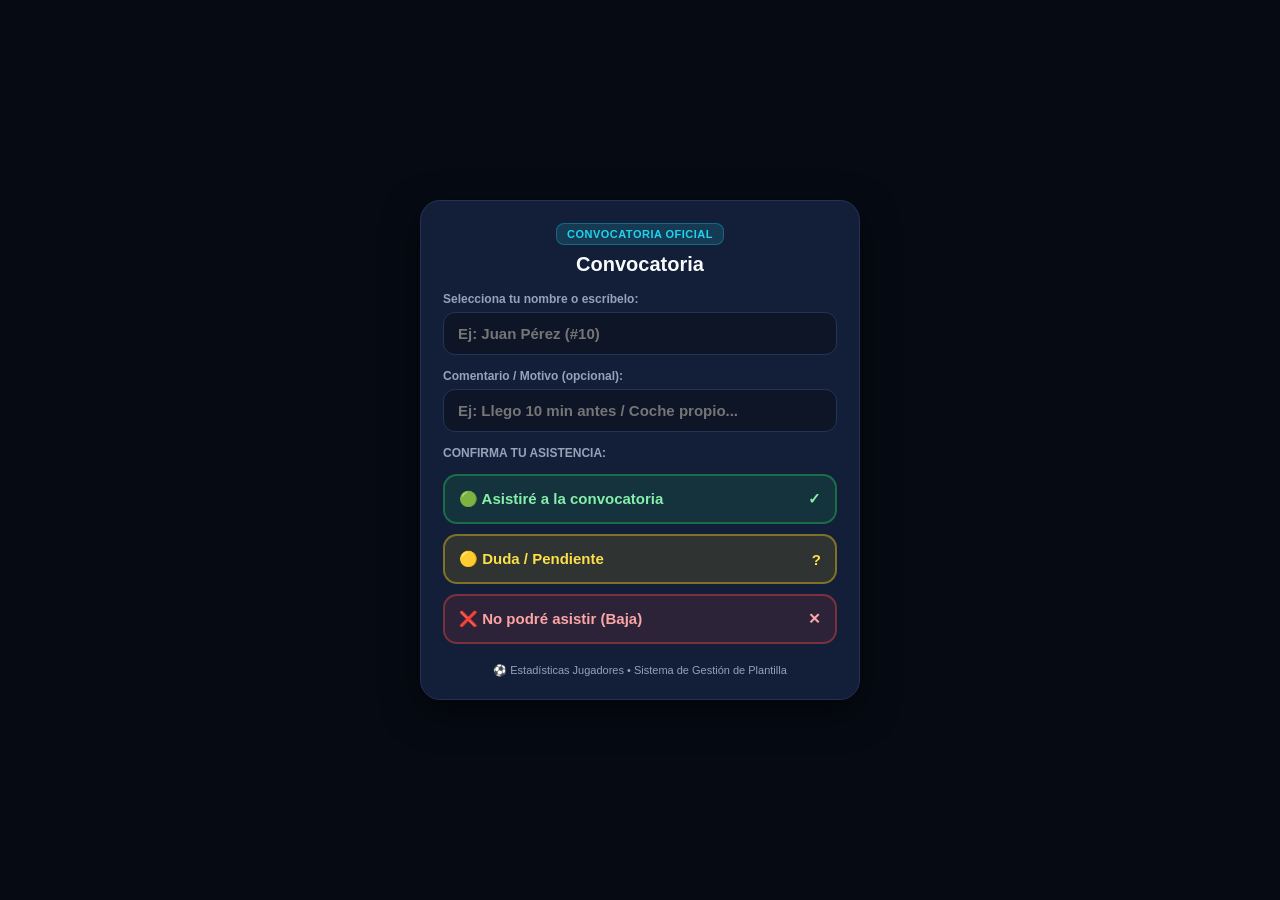
==== convocatoria.html @ e975b442 "Add files via upload" ====
<!DOCTYPE html>
<html lang="es">
<head>
  <meta charset="UTF-8">
  <meta name="viewport" content="width=device-width, initial-scale=1.0, maximum-scale=1.0, user-scalable=no">
  <title>Confirmación de Convocatoria • Estadísticas Jugadores</title>
  <style>
    :root {
      --bg: #060a13;
      --bg2: #0d1527;
      --surface: #131f38;
      --surface2: #1c2c4e;
      --border: #223456;
      --text: #f8fafc;
      --muted: #94a3b8;
      --cyan: #22d3ee;
      --green: #22c55e;
      --yellow: #facc15;
      --red: #ef4444;
    }
    * { box-sizing: border-box; margin: 0; padding: 0; font-family: -apple-system, BlinkMacSystemFont, "Segoe UI", Roboto, sans-serif; }
    body { background: var(--bg); color: var(--text); padding: 16px; min-height: 100vh; display: flex; flex-direction: column; align-items: center; justify-content: center; }
    .card { background: var(--surface); border: 1px solid var(--border); border-radius: 20px; padding: 22px; width: 100%; max-width: 440px; box-shadow: 0 12px 36px rgba(0,0,0,0.5); }
    .badge { display: inline-block; padding: 4px 10px; border-radius: 8px; font-size: 11px; font-weight: 800; text-transform: uppercase; letter-spacing: 0.5px; background: rgba(34, 211, 238, 0.15); color: var(--cyan); border: 1px solid rgba(34, 211, 238, 0.3); margin-bottom: 8px; }
    h1 { font-size: 20px; font-weight: 900; margin-bottom: 4px; }
    .meta { font-size: 13px; color: var(--muted); margin-bottom: 16px; line-height: 1.5; }
    .field { margin-bottom: 14px; text-align: left; }
    label { display: block; font-size: 12px; font-weight: 700; color: var(--muted); margin-bottom: 6px; }
    input, select { width: 100%; padding: 12px 14px; border-radius: 12px; border: 1px solid var(--border); background: var(--bg2); color: #fff; font-size: 15px; font-weight: 700; outline: none; }
    input:focus, select:focus { border-color: var(--cyan); }
    .choices { display: flex; flex-direction: column; gap: 10px; margin-top: 14px; }
    .choice-btn { width: 100%; padding: 14px; border-radius: 14px; border: 2px solid var(--border); background: var(--surface2); color: #fff; font-size: 15px; font-weight: 800; cursor: pointer; display: flex; align-items: center; justify-content: space-between; transition: all 0.15s; }
    .choice-btn:active { transform: scale(0.98); }
    .choice-btn.yes { border-color: rgba(34, 197, 94, 0.4); background: rgba(34, 197, 94, 0.12); color: #86efac; }
    .choice-btn.doubt { border-color: rgba(250, 204, 21, 0.4); background: rgba(250, 204, 21, 0.12); color: #fde047; }
    .choice-btn.no { border-color: rgba(239, 68, 68, 0.4); background: rgba(239, 68, 68, 0.12); color: #fca5a5; }
    .foot { margin-top: 20px; font-size: 11px; color: var(--muted); text-align: center; }
  </style>
</head>
<body>
  <div class="card">
    <div style="text-align: center;">
      <span class="badge" id="c-badge">CONVOCATORIA OFICIAL</span>
      <h1 id="c-title">Partido vs Rival</h1>
      <div class="meta" id="c-meta">📅 Fecha • ⏰ Hora • 📍 Campo</div>
    </div>

    <div class="field">
      <label for="player-name">Selecciona tu nombre o escríbelo:</label>
      <input type="text" id="player-name" list="players-datalist" placeholder="Ej: Juan Pérez (#10)" />
      <datalist id="players-datalist"></datalist>
    </div>

    <div class="field">
      <label for="player-notes">Comentario / Motivo (opcional):</label>
      <input type="text" id="player-notes" placeholder="Ej: Llego 10 min antes / Coche propio..." />
    </div>

    <div style="font-size: 12px; font-weight: 800; color: var(--muted); margin-top: 14px;">CONFIRMA TU ASISTENCIA:</div>
    <div class="choices">
      <button class="choice-btn yes" onclick="submitAttendance('🟢 CONFIRMO ASISTENCIA')">
        <span>🟢 Asistiré a la convocatoria</span>
        <span>✓</span>
      </button>
      <button class="choice-btn doubt" onclick="submitAttendance('🟡 DUDA / PENDIENTE')">
        <span>🟡 Duda / Pendiente</span>
        <span>?</span>
      </button>
      <button class="choice-btn no" onclick="submitAttendance('❌ NO PUEDO ASISTIR')">
        <span>❌ No podré asistir (Baja)</span>
        <span>✕</span>
      </button>
    </div>

    <div class="foot">
      ⚽ Estadísticas Jugadores • Sistema de Gestión de Plantilla
    </div>
  </div>

  <script>
    const params = new URLSearchParams(window.location.search);
    const title = params.get('title') || 'Convocatoria';
    const date = params.get('date') || '';
    const time = params.get('time') || '';
    const venue = params.get('venue') || '';
    const rival = params.get('rival') || '';
    const playersParam = params.get('players') || '';

    document.getElementById('c-title').textContent = title + (rival ? ' vs ' + rival : '');
    document.getElementById('c-meta').textContent = `${date ? '📅 ' + date : ''} ${time ? '• ⏰ ' + time : ''} ${venue ? '• 📍 ' + venue : ''}`.trim();

    if (playersParam) {
      const dl = document.getElementById('players-datalist');
      playersParam.split(',').forEach(p => {
        const name = p.trim();
        if (name) {
          const opt = document.createElement('option');
          opt.value = name;
          dl.appendChild(opt);
        }
      });
    }

    function submitAttendance(status) {
      const name = document.getElementById('player-name').value.trim();
      const notes = document.getElementById('player-notes').value.trim();
      if (!name) {
        alert('Por favor, introduce tu nombre para confirmar.');
        return;
      }

      const msg = `📋 *Confirmación de Convocatoria*\n` +
        `👤 *Jugador:* ${name}\n` +
        `📢 *Estado:* ${status}\n` +
        `🏆 *Evento:* ${title}${rival ? ' vs ' + rival : ''}\n` +
        `${date ? '📅 *Fecha:* ' + date : ''} ${time ? '• ⏰ ' + time : ''}\n` +
        `${notes ? '📝 *Comentario:* ' + notes + '\n' : ''}\n` +
        `⚽ _Enviado desde Estadísticas Jugadores_`;

      const waUrl = `whatsapp://send?text=${encodeURIComponent(msg)}`;
      window.location.href = waUrl;
      setTimeout(() => {
        window.open(`https://api.whatsapp.com/send?text=${encodeURIComponent(msg)}`, '_blank');
      }, 500);
    }
  </script>
</body>
</html>
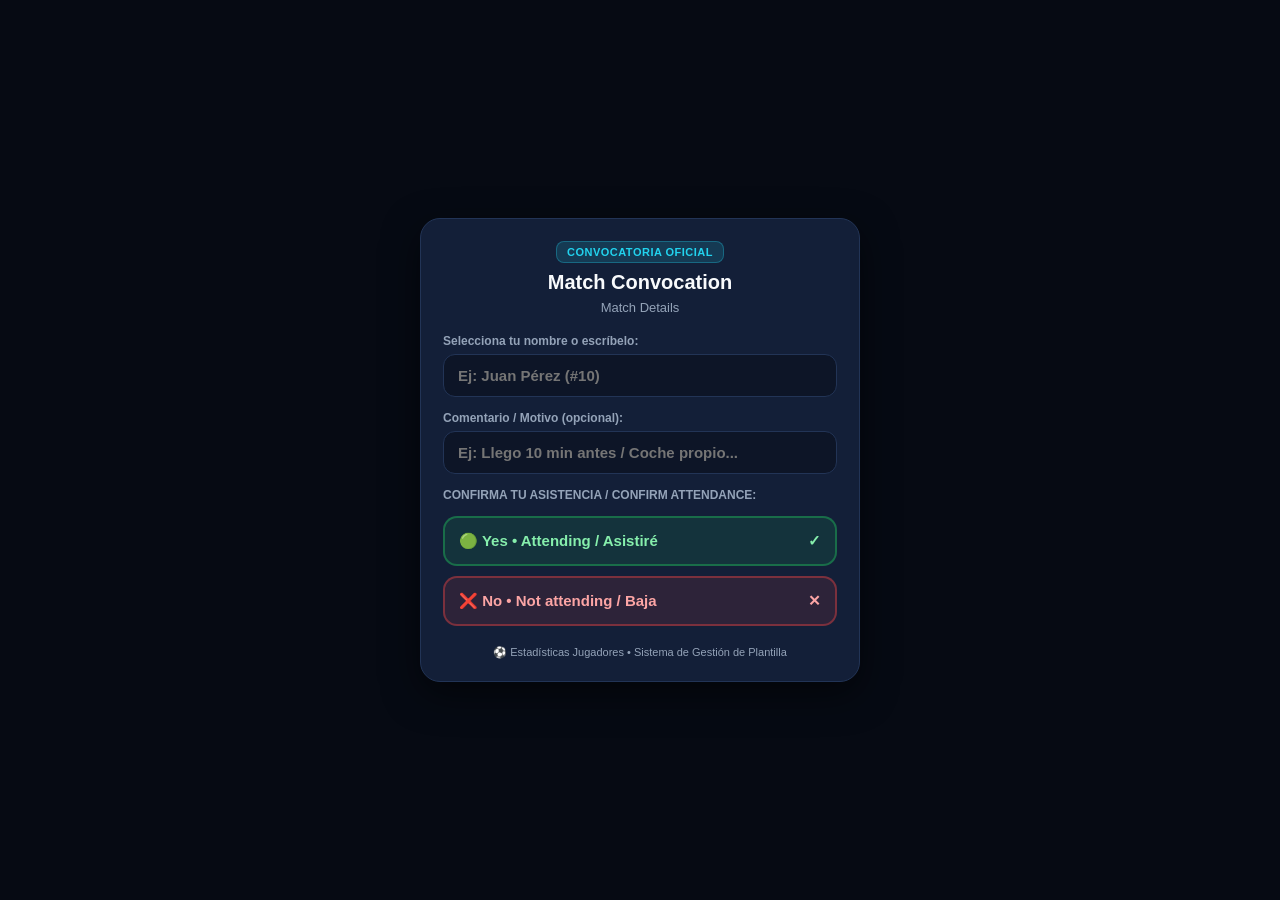
==== commit b21ab125: "Add files via upload" ====
--- a/convocatoria.html
+++ b/convocatoria.html
@@ -47,8 +47,11 @@
 
     <div class="field">
       <label for="player-name">Selecciona tu nombre o escríbelo:</label>
-      <input type="text" id="player-name" list="players-datalist" placeholder="Ej: Juan Pérez (#10)" />
+      <input type="text" id="player-name" list="players-datalist" placeholder="Ej: Juan Pérez (#10)" autocomplete="off" />
       <datalist id="players-datalist"></datalist>
+      <div id="fuzzy-suggestion" style="display: none; margin-top: 6px; font-size: 12px; background: rgba(34, 211, 238, 0.12); border: 1px dashed var(--cyan); padding: 7px 10px; border-radius: 10px; color: #bae6fd; cursor: pointer;">
+        💡 ¿Quisiste decir: <b id="fuzzy-name" style="text-decoration: underline; color: #fff;"></b>? <span style="color: var(--cyan);">(Toca aquí para seleccionar)</span>
+      </div>
     </div>
 
     <div class="field">
@@ -56,22 +59,31 @@
       <input type="text" id="player-notes" placeholder="Ej: Llego 10 min antes / Coche propio..." />
     </div>
 
-    <div style="font-size: 12px; font-weight: 800; color: var(--muted); margin-top: 14px;">CONFIRMA TU ASISTENCIA:</div>
+    <div style="font-size: 12px; font-weight: 800; color: var(--muted); margin-top: 14px;">CONFIRMA TU ASISTENCIA / CONFIRM ATTENDANCE:</div>
     <div class="choices">
-      <button class="choice-btn yes" onclick="submitAttendance('🟢 CONFIRMO ASISTENCIA')">
-        <span>🟢 Asistiré a la convocatoria</span>
+      <button class="choice-btn yes" onclick="handleChoice('yes')">
+        <span>🟢 Yes • Attending / Asistiré</span>
         <span>✓</span>
       </button>
-      <button class="choice-btn doubt" onclick="submitAttendance('🟡 DUDA / PENDIENTE')">
-        <span>🟡 Duda / Pendiente</span>
-        <span>?</span>
-      </button>
-      <button class="choice-btn no" onclick="submitAttendance('❌ NO PUEDO ASISTIR')">
-        <span>❌ No podré asistir (Baja)</span>
+      <button class="choice-btn no" onclick="handleChoice('no')">
+        <span>❌ No • Not attending / Baja</span>
         <span>✕</span>
       </button>
     </div>
 
+    <div id="send-channels" style="display: none; margin-top: 16px; background: var(--bg2); padding: 14px; border-radius: 14px; border: 1px solid var(--border);">
+      <div style="font-size: 12px; font-weight: 800; color: #a855f7; margin-bottom: 8px;">💜 REDIRECCIONANDO A VIBER...</div>
+      <p style="font-size: 12px; color: var(--muted); margin-bottom: 10px;">Si no se abre automáticamente tu aplicación Viber, pulsa el botón morado o envíalo por WhatsApp:</p>
+      <div style="display: flex; gap: 8px;">
+        <button type="button" class="choice-btn doubt" style="flex: 1.2; padding: 10px; justify-content: center; gap: 6px; border-color: rgba(168, 85, 247, 0.4); background: rgba(168, 85, 247, 0.15); color: #d8b4fe;" onclick="sendVia('viber')">
+          <span>💜 Abrir Viber</span>
+        </button>
+        <button type="button" class="choice-btn yes" style="flex: 1; padding: 10px; justify-content: center; gap: 6px;" onclick="sendVia('wa')">
+          <span>📲 WhatsApp</span>
+        </button>
+      </div>
+    </div>
+
     <div class="foot">
       ⚽ Estadísticas Jugadores • Sistema de Gestión de Plantilla
     </div>
@@ -79,49 +91,151 @@
 
   <script>
     const params = new URLSearchParams(window.location.search);
-    const title = params.get('title') || 'Convocatoria';
+    const title = params.get('title') || 'Match Convocation';
+    const team = params.get('team') || '';
+    const rival = params.get('rival') || '';
     const date = params.get('date') || '';
     const time = params.get('time') || '';
     const venue = params.get('venue') || '';
-    const rival = params.get('rival') || '';
     const playersParam = params.get('players') || '';
 
-    document.getElementById('c-title').textContent = title + (rival ? ' vs ' + rival : '');
-    document.getElementById('c-meta').textContent = `${date ? '📅 ' + date : ''} ${time ? '• ⏰ ' + time : ''} ${venue ? '• 📍 ' + venue : ''}`.trim();
-
-    if (playersParam) {
+    const squadList = playersParam ? playersParam.split(',').map(s => s.trim()).filter(Boolean) : [];
+
+    let matchDisplay = '';
+    if (team && rival) {
+      matchDisplay = `${team} vs ${rival}`;
+    } else if (rival) {
+      matchDisplay = `${title} vs ${rival}`;
+    } else {
+      matchDisplay = title;
+    }
+    document.getElementById('c-title').textContent = matchDisplay;
+
+    const metaParts = [];
+    if (team) metaParts.push(`🛡️ ${team}`);
+    if (date) metaParts.push(`📅 ${date}`);
+    if (time) metaParts.push(`⏰ ${time}`);
+    if (venue) metaParts.push(`📍 ${venue}`);
+    document.getElementById('c-meta').textContent = metaParts.join(' • ') || 'Match Details';
+
+    if (squadList.length > 0) {
       const dl = document.getElementById('players-datalist');
-      playersParam.split(',').forEach(p => {
-        const name = p.trim();
-        if (name) {
-          const opt = document.createElement('option');
-          opt.value = name;
-          dl.appendChild(opt);
+      squadList.forEach(name => {
+        const opt = document.createElement('option');
+        opt.value = name;
+        dl.appendChild(opt);
+      });
+    }
+
+    // Algoritmo de similitud Levenshtein para sugerir nombres mal escritos
+    function levenshtein(a, b) {
+      const al = a.length, bl = b.length;
+      if (!al) return bl;
+      if (!bl) return al;
+      const matrix = Array.from({ length: al + 1 }, () => new Array(bl + 1).fill(0));
+      for (let i = 0; i <= al; i++) matrix[i][0] = i;
+      for (let j = 0; j <= bl; j++) matrix[0][j] = j;
+      for (let i = 1; i <= al; i++) {
+        for (let j = 1; j <= bl; j++) {
+          const cost = a[i - 1].toLowerCase() === b[j - 1].toLowerCase() ? 0 : 1;
+          matrix[i][j] = Math.min(
+            matrix[i - 1][j] + 1,
+            matrix[i][j - 1] + 1,
+            matrix[i - 1][j - 1] + cost
+          );
+        }
+      }
+      return matrix[al][bl];
+    }
+
+    const inputName = document.getElementById('player-name');
+    const suggBox = document.getElementById('fuzzy-suggestion');
+    const suggName = document.getElementById('fuzzy-name');
+
+    inputName.addEventListener('input', () => {
+      const val = inputName.value.trim().toLowerCase();
+      if (!val || val.length < 2 || squadList.length === 0) {
+        suggBox.style.display = 'none';
+        return;
+      }
+      const exact = squadList.find(s => s.toLowerCase() === val);
+      if (exact) {
+        suggBox.style.display = 'none';
+        return;
+      }
+
+      // Buscar el jugador más parecido
+      let best = null, bestDist = 999;
+      squadList.forEach(p => {
+        const pClean = p.toLowerCase().replace(/#\d+\s*/g, '').trim();
+        const dist = levenshtein(val, pClean);
+        if (dist < bestDist && dist <= Math.max(2, Math.floor(val.length * 0.45))) {
+          bestDist = dist;
+          best = p;
         }
       });
-    }
-
-    function submitAttendance(status) {
-      const name = document.getElementById('player-name').value.trim();
+
+      if (best) {
+        suggName.textContent = best;
+        suggBox.style.display = 'block';
+        suggBox.onclick = () => {
+          inputName.value = best;
+          suggBox.style.display = 'none';
+        };
+      } else {
+        suggBox.style.display = 'none';
+      }
+    });
+
+    let currentSelectedStatus = 'yes';
+
+    function handleChoice(status) {
+      const name = inputName.value.trim();
+      if (!name) {
+        alert('Please enter or select your name first / Por favor, selecciona o introduce tu nombre antes de confirmar.');
+        inputName.focus();
+        return;
+      }
+      currentSelectedStatus = status;
+      const sendDiv = document.getElementById('send-channels');
+      sendDiv.style.display = 'block';
+      sendDiv.scrollIntoView({ behavior: 'smooth' });
+
+      // Redirigir directamente a Viber
+      sendVia('viber');
+    }
+
+    function sendVia(channel) {
+      const name = inputName.value.trim();
       const notes = document.getElementById('player-notes').value.trim();
-      if (!name) {
-        alert('Por favor, introduce tu nombre para confirmar.');
-        return;
-      }
-
-      const msg = `📋 *Confirmación de Convocatoria*\n` +
-        `👤 *Jugador:* ${name}\n` +
-        `📢 *Estado:* ${status}\n` +
-        `🏆 *Evento:* ${title}${rival ? ' vs ' + rival : ''}\n` +
-        `${date ? '📅 *Fecha:* ' + date : ''} ${time ? '• ⏰ ' + time : ''}\n` +
-        `${notes ? '📝 *Comentario:* ' + notes + '\n' : ''}\n` +
-        `⚽ _Enviado desde Estadísticas Jugadores_`;
-
-      const waUrl = `whatsapp://send?text=${encodeURIComponent(msg)}`;
-      window.location.href = waUrl;
-      setTimeout(() => {
-        window.open(`https://api.whatsapp.com/send?text=${encodeURIComponent(msg)}`, '_blank');
-      }, 500);
+      const isAttending = currentSelectedStatus === 'yes';
+      const statusText = isAttending ? '🟢 ATTENDING (YES)' : '❌ NOT ATTENDING (NO)';
+
+      const msg = `📋 *Match Convocation Confirmation*\n` +
+        `👤 *Player:* ${name}\n` +
+        `📢 *Status:* ${statusText}\n` +
+        `🏆 *Match:* ${matchDisplay}\n` +
+        (team ? `🛡️ *Team:* ${team}\n` : '') +
+        (rival ? `⚔️ *Opponent:* ${rival}\n` : '') +
+        (date ? `📅 *Date:* ${date}\n` : '') +
+        (time ? `⏰ *Time:* ${time}\n` : '') +
+        (venue ? `📍 *Venue:* ${venue}\n` : '') +
+        (notes ? `📝 *Notes:* ${notes}\n` : '') +
+        `\n⚽ _Sent via Soccer Player Stats_`;
+
+      if (channel === 'viber') {
+        const viberUrl = `viber://forward?text=${encodeURIComponent(msg)}`;
+        window.location.href = viberUrl;
+        setTimeout(() => {
+          window.open(viberUrl, '_blank');
+        }, 500);
+      } else {
+        const waUrl = `whatsapp://send?text=${encodeURIComponent(msg)}`;
+        window.location.href = waUrl;
+        setTimeout(() => {
+          window.open(`https://api.whatsapp.com/send?text=${encodeURIComponent(msg)}`, '_blank');
+        }, 500);
+      }
     }
   </script>
 </body>
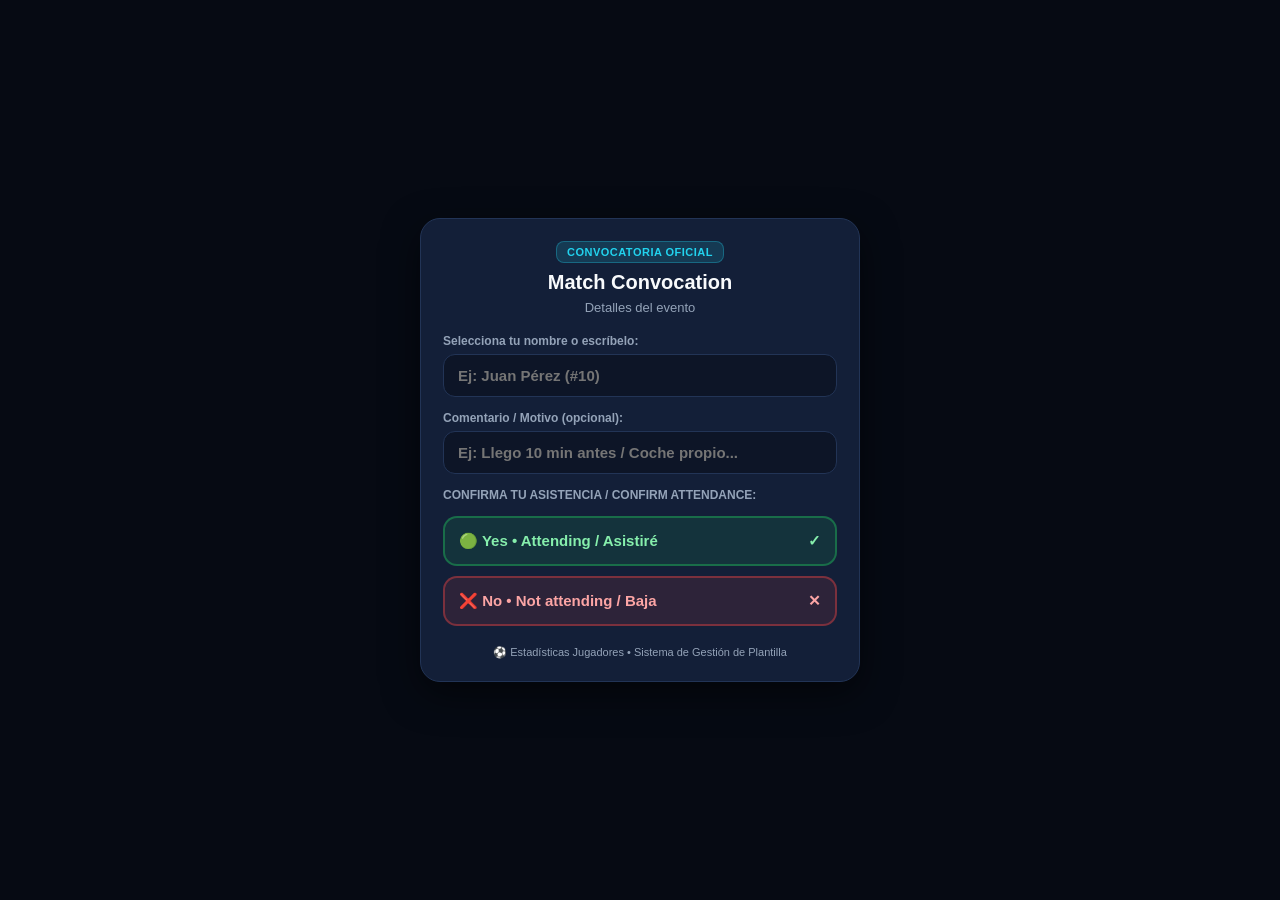
==== commit f25191ae: "Add files via upload" ====
--- a/convocatoria.html
+++ b/convocatoria.html
@@ -72,16 +72,11 @@
     </div>
 
     <div id="send-channels" style="display: none; margin-top: 16px; background: var(--bg2); padding: 14px; border-radius: 14px; border: 1px solid var(--border);">
-      <div style="font-size: 12px; font-weight: 800; color: #a855f7; margin-bottom: 8px;">💜 REDIRECCIONANDO A VIBER...</div>
-      <p style="font-size: 12px; color: var(--muted); margin-bottom: 10px;">Si no se abre automáticamente tu aplicación Viber, pulsa el botón morado o envíalo por WhatsApp:</p>
-      <div style="display: flex; gap: 8px;">
-        <button type="button" class="choice-btn doubt" style="flex: 1.2; padding: 10px; justify-content: center; gap: 6px; border-color: rgba(168, 85, 247, 0.4); background: rgba(168, 85, 247, 0.15); color: #d8b4fe;" onclick="sendVia('viber')">
-          <span>💜 Abrir Viber</span>
-        </button>
-        <button type="button" class="choice-btn yes" style="flex: 1; padding: 10px; justify-content: center; gap: 6px;" onclick="sendVia('wa')">
-          <span>📲 WhatsApp</span>
-        </button>
-      </div>
+      <div style="font-size: 12px; font-weight: 800; color: #a855f7; margin-bottom: 8px;">💜 ENVIANDO POR VIBER...</div>
+      <p style="font-size: 12px; color: var(--muted); margin-bottom: 10px;">Si no se abre automáticamente tu aplicación Viber, pulsa el botón morado:</p>
+      <button type="button" class="choice-btn doubt" style="width: 100%; padding: 12px; justify-content: center; gap: 8px; border-color: rgba(168, 85, 247, 0.4); background: rgba(168, 85, 247, 0.2); color: #d8b4fe;" onclick="sendVia('viber')">
+        <span>💜 Abrir Viber y Confirmar</span>
+      </button>
     </div>
 
     <div class="foot">
@@ -91,13 +86,29 @@
 
   <script>
     const params = new URLSearchParams(window.location.search);
-    const title = params.get('title') || 'Match Convocation';
-    const team = params.get('team') || '';
-    const rival = params.get('rival') || '';
-    const date = params.get('date') || '';
-    const time = params.get('time') || '';
-    const venue = params.get('venue') || '';
-    const playersParam = params.get('players') || '';
+    const title = params.get('t') || params.get('title') || 'Match Convocation';
+    const team = params.get('tm') || params.get('team') || '';
+    const rival = params.get('r') || params.get('rival') || '';
+    const date = params.get('d') || params.get('date') || '';
+    const time = params.get('h') || params.get('time') || '';
+    const venue = params.get('v') || params.get('venue') || '';
+    const playersParam = params.get('p') || params.get('players') || '';
+    const lang = (params.get('lang') || 'es').toLowerCase();
+    const isEn = (lang === 'en');
+
+    if (isEn) {
+      document.getElementById('c-badge').textContent = 'OFFICIAL CALL-UP';
+      const lblName = document.querySelector('label[for="player-name"]');
+      if (lblName) lblName.textContent = 'Select or type your name:';
+      const inpName = document.getElementById('player-name');
+      if (inpName) inpName.placeholder = 'e.g. John Smith (#10)';
+      const lblNotes = document.querySelector('label[for="player-notes"]');
+      if (lblNotes) lblNotes.textContent = 'Comments / Notes (optional):';
+      const inpNotes = document.getElementById('player-notes');
+      if (inpNotes) inpNotes.placeholder = 'e.g. Arriving 10 min early / own transport...';
+      const foot = document.querySelector('.foot');
+      if (foot) foot.textContent = '⚽ Player Stats • Squad Attendance System';
+    }
 
     const squadList = playersParam ? playersParam.split(',').map(s => s.trim()).filter(Boolean) : [];
 
@@ -116,7 +127,7 @@
     if (date) metaParts.push(`📅 ${date}`);
     if (time) metaParts.push(`⏰ ${time}`);
     if (venue) metaParts.push(`📍 ${venue}`);
-    document.getElementById('c-meta').textContent = metaParts.join(' • ') || 'Match Details';
+    document.getElementById('c-meta').textContent = metaParts.join(' • ') || (isEn ? 'Match Details' : 'Detalles del evento');
 
     if (squadList.length > 0) {
       const dl = document.getElementById('players-datalist');
@@ -209,33 +220,27 @@
       const name = inputName.value.trim();
       const notes = document.getElementById('player-notes').value.trim();
       const isAttending = currentSelectedStatus === 'yes';
-      const statusText = isAttending ? '🟢 ATTENDING (YES)' : '❌ NOT ATTENDING (NO)';
-
-      const msg = `📋 *Match Convocation Confirmation*\n` +
-        `👤 *Player:* ${name}\n` +
-        `📢 *Status:* ${statusText}\n` +
-        `🏆 *Match:* ${matchDisplay}\n` +
-        (team ? `🛡️ *Team:* ${team}\n` : '') +
-        (rival ? `⚔️ *Opponent:* ${rival}\n` : '') +
-        (date ? `📅 *Date:* ${date}\n` : '') +
-        (time ? `⏰ *Time:* ${time}\n` : '') +
-        (venue ? `📍 *Venue:* ${venue}\n` : '') +
-        (notes ? `📝 *Notes:* ${notes}\n` : '') +
-        `\n⚽ _Sent via Soccer Player Stats_`;
-
-      if (channel === 'viber') {
-        const viberUrl = `viber://forward?text=${encodeURIComponent(msg)}`;
-        window.location.href = viberUrl;
-        setTimeout(() => {
-          window.open(viberUrl, '_blank');
-        }, 500);
-      } else {
-        const waUrl = `whatsapp://send?text=${encodeURIComponent(msg)}`;
-        window.location.href = waUrl;
-        setTimeout(() => {
-          window.open(`https://api.whatsapp.com/send?text=${encodeURIComponent(msg)}`, '_blank');
-        }, 500);
-      }
+      const statusText = isAttending 
+        ? (isEn ? '🟢 ATTENDING (YES)' : '🟢 CONFIRMO ASISTENCIA (SÍ)') 
+        : (isEn ? '❌ NOT ATTENDING (NO)' : '❌ NO PUEDO ASISTIR (NO)');
+
+      const msg = (isEn ? `📋 *Match Convocation Confirmation*\n` : `📋 *Confirmación de Convocatoria*\n`) +
+        (isEn ? `👤 *Player:* ${name}\n` : `👤 *Jugador:* ${name}\n`) +
+        (isEn ? `📢 *Status:* ${statusText}\n` : `📢 *Estado:* ${statusText}\n`) +
+        (isEn ? `🏆 *Match:* ${matchDisplay}\n` : `🏆 *Partido:* ${matchDisplay}\n`) +
+        (team ? (isEn ? `🛡️ *Team:* ${team}\n` : `🛡️ *Equipo:* ${team}\n`) : '') +
+        (rival ? (isEn ? `⚔️ *Opponent:* ${rival}\n` : `⚔️ *Rival:* ${rival}\n`) : '') +
+        (date ? (isEn ? `📅 *Date:* ${date}\n` : `📅 *Fecha:* ${date}\n`) : '') +
+        (time ? (isEn ? `⏰ *Time:* ${time}\n` : `⏰ *Hora:* ${time}\n`) : '') +
+        (venue ? (isEn ? `📍 *Venue:* ${venue}\n` : `📍 *Lugar:* ${venue}\n`) : '') +
+        (notes ? (isEn ? `📝 *Notes:* ${notes}\n` : `📝 *Notas:* ${notes}\n`) : '') +
+        (isEn ? `\n⚽ _Sent via Player Stats_` : `\n⚽ _Enviado desde Estadísticas Jugadores_`);
+
+      const viberUrl = `viber://forward?text=${encodeURIComponent(msg)}`;
+      window.location.href = viberUrl;
+      setTimeout(() => {
+        window.open(viberUrl, '_blank');
+      }, 400);
     }
   </script>
 </body>
